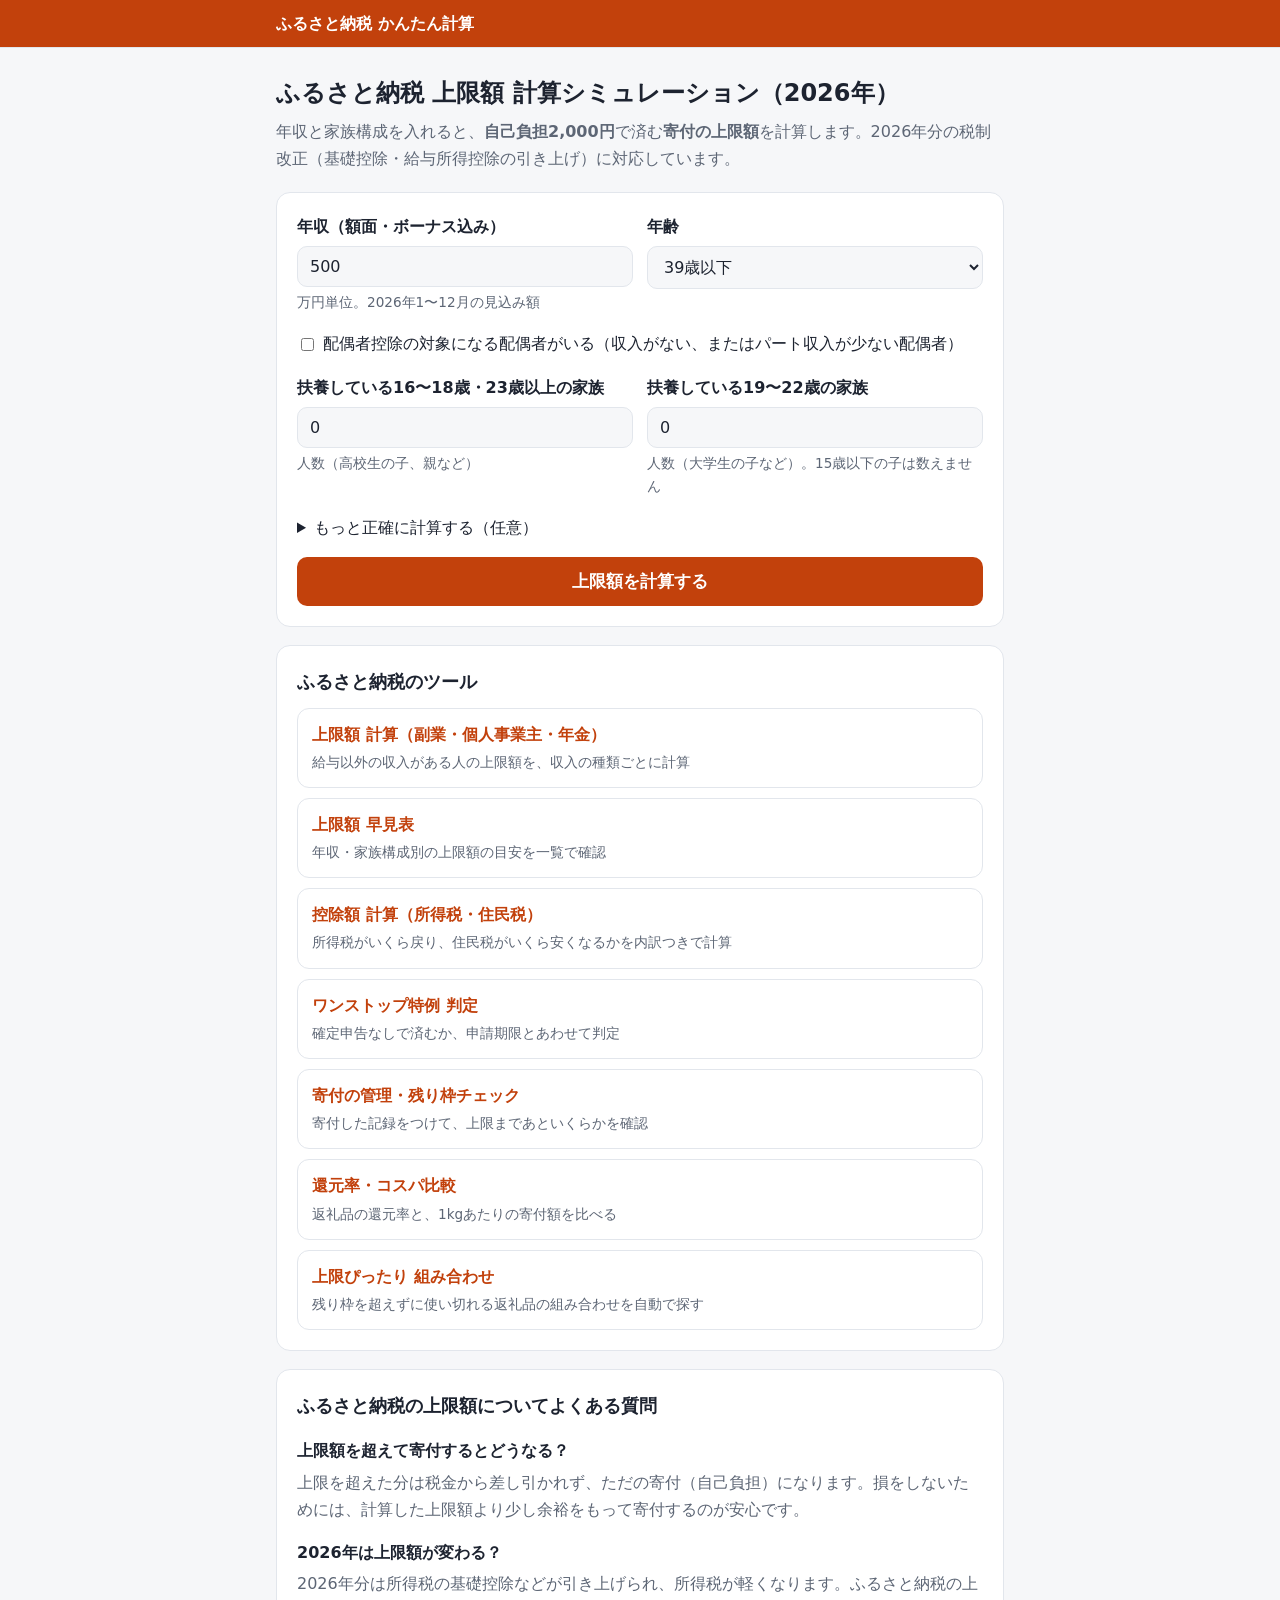
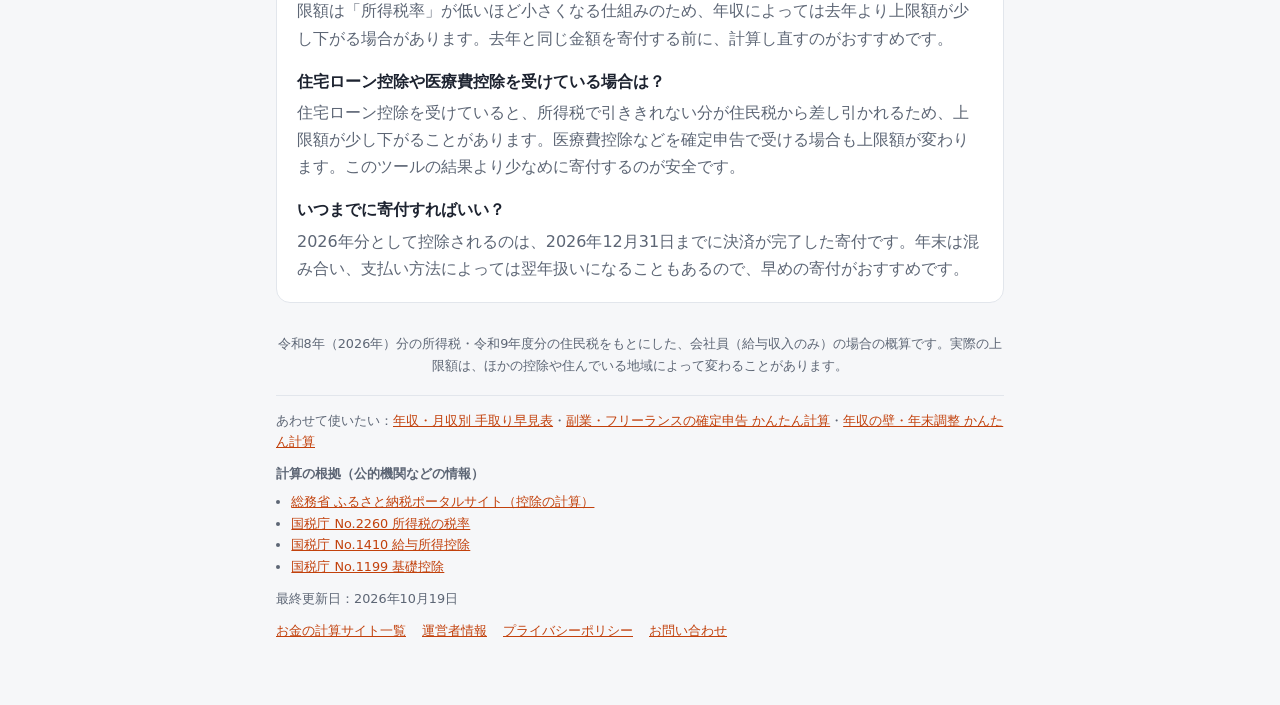
==== index.html @ 226b150b "空の広告枠を非表示にし、関連サイトへのリンクを追加 Co-Authored-By: Claude Opus 5.5 <noreply@anthropic.com>" ====
<!doctype html>
<html lang="ja">
<head>
<meta charset="utf-8">
<meta name="viewport" content="width=device-width, initial-scale=1">
<title>ふるさと納税 上限額 計算シミュレーション【2026年】｜年収・家族構成から簡単計算</title>
<meta name="description" content="年収と家族構成を入れるだけで、ふるさと納税で自己負担2,000円に収まる寄付の上限額を計算。2026年（令和8年）の基礎控除・給与所得控除の引き上げに対応した無料シミュレーションです。">
<link rel="canonical" href="https://harryquad.github.io/furusato/">
<!--sw-head-->
<meta property="og:type" content="website">
<meta property="og:site_name" content="ふるさと納税 かんたん計算">
<meta property="og:title" content="ふるさと納税 上限額 計算シミュレーション【2026年】｜年収・家族構成から簡単計算">
<meta property="og:description" content="年収と家族構成を入れるだけで、ふるさと納税で自己負担2,000円に収まる寄付の上限額を計算。2026年（令和8年）の基礎控除・給与所得控除の引き上げに対応した無料シミュレーションです。">
<meta property="og:url" content="https://harryquad.github.io/furusato/">
<meta property="og:locale" content="ja_JP">
<meta name="twitter:card" content="summary">
<link rel="icon" href="/favicon.ico" sizes="48x48">
<link rel="icon" href="/favicon.svg" type="image/svg+xml">
<!--/sw-head-->
<link rel="stylesheet" href="assets/style.css">
</head>
<body>
<header class="site-header"><div><a href="/furusato/">ふるさと納税 かんたん計算</a></div></header>
<div class="wrap">
  <h1>ふるさと納税 上限額 計算シミュレーション（2026年）</h1>
  <p class="lead">年収と家族構成を入れると、<strong>自己負担2,000円</strong>で済む<strong>寄付の上限額</strong>を計算します。2026年分の税制改正（基礎控除・給与所得控除の引き上げ）に対応しています。</p>

  <div class="card">
    <div class="row">
      <div class="field"><label for="annual">年収（額面・ボーナス込み）</label><input type="number" id="annual" min="0" value="500">
        <div class="hint">万円単位。2026年1〜12月の見込み額</div></div>
      <div class="field">
        <label for="age">年齢</label>
        <select id="age"><option value="u40">39歳以下</option><option value="40">40〜64歳</option></select>
      </div>
    </div>
    <div class="field">
      <div class="checks"><label><input type="checkbox" id="spouse">配偶者控除の対象になる配偶者がいる（収入がない、またはパート収入が少ない配偶者）</label></div>
    </div>
    <div class="row">
      <div class="field"><label for="general">扶養している16〜18歳・23歳以上の家族</label><input type="number" id="general" min="0" max="10" value="0">
        <div class="hint">人数（高校生の子、親など）</div></div>
      <div class="field"><label for="tokutei">扶養している19〜22歳の家族</label><input type="number" id="tokutei" min="0" max="10" value="0">
        <div class="hint">人数（大学生の子など）。15歳以下の子は数えません</div></div>
    </div>
    <details class="field">
      <summary>もっと正確に計算する（任意）</summary>
      <div class="row" style="margin-top:12px">
        <div class="field"><label for="social">社会保険料（年額）</label><input type="number" id="social" min="0" placeholder="空欄なら自動で見積もり">
          <div class="hint">円単位。源泉徴収票の「社会保険料等の金額」</div></div>
        <div class="field"><label for="ideco">iDeCoなどの掛金（年額）</label><input type="number" id="ideco" min="0" value="0">
          <div class="hint">円単位</div></div>
      </div>
    </details>
    <button id="calc">上限額を計算する</button>
  </div>

  <div class="card" id="result" hidden></div>

  <div class="ad">広告スペース</div>

  <div class="card">
    <h2>ふるさと納税のツール</h2>
    <ul class="tools" id="toolList"></ul>
  </div>

  <div class="card faq">
    <h2>ふるさと納税の上限額についてよくある質問</h2>
    <h3>上限額を超えて寄付するとどうなる？</h3>
    <p>上限を超えた分は税金から差し引かれず、ただの寄付（自己負担）になります。損をしないためには、計算した上限額より少し余裕をもって寄付するのが安心です。</p>
    <h3>2026年は上限額が変わる？</h3>
    <p>2026年分は所得税の基礎控除などが引き上げられ、所得税が軽くなります。ふるさと納税の上限額は「所得税率」が低いほど小さくなる仕組みのため、年収によっては去年より上限額が少し下がる場合があります。去年と同じ金額を寄付する前に、計算し直すのがおすすめです。</p>
    <h3>住宅ローン控除や医療費控除を受けている場合は？</h3>
    <p>住宅ローン控除を受けていると、所得税で引ききれない分が住民税から差し引かれるため、上限額が少し下がることがあります。医療費控除などを確定申告で受ける場合も上限額が変わります。このツールの結果より少なめに寄付するのが安全です。</p>
    <h3>いつまでに寄付すればいい？</h3>
    <p>2026年分として控除されるのは、2026年12月31日までに決済が完了した寄付です。年末は混み合い、支払い方法によっては翌年扱いになることもあるので、早めの寄付がおすすめです。</p>
  </div>

  <div class="card" id="related" hidden></div>

  <footer>令和8年（2026年）分の所得税・令和9年度分の住民税をもとにした、会社員（給与収入のみ）の場合の概算です。実際の上限額は、ほかの控除や住んでいる地域によって変わることがあります。</footer>
<!--sw-foot-->
<div style="font-size:.8rem;color:var(--muted);margin-top:18px;border-top:1px solid var(--line);padding-top:14px"><p style="margin:0 0 10px">あわせて使いたい：<a href="/nenshu/">年収・月収別 手取り早見表</a>・<a href="/kakutei/">副業・フリーランスの確定申告 かんたん計算</a>・<a href="/nenmatsu/">年収の壁・年末調整 かんたん計算</a></p><p style="margin:0 0 6px;font-weight:600">計算の根拠（公的機関などの情報）</p><ul style="margin:0 0 10px;padding-left:1.2em"><li><a href="https://www.soumu.go.jp/main_sosiki/jichi_zeisei/czaisei/czaisei_seido/furusato/mechanism/deduction.html" target="_blank" rel="noopener">総務省 ふるさと納税ポータルサイト（控除の計算）</a></li><li><a href="https://www.nta.go.jp/taxes/shiraberu/taxanswer/shotoku/2260.htm" target="_blank" rel="noopener">国税庁 No.2260 所得税の税率</a></li><li><a href="https://www.nta.go.jp/taxes/shiraberu/taxanswer/shotoku/1410.htm" target="_blank" rel="noopener">国税庁 No.1410 給与所得控除</a></li><li><a href="https://www.nta.go.jp/taxes/shiraberu/taxanswer/shotoku/1199.htm" target="_blank" rel="noopener">国税庁 No.1199 基礎控除</a></li></ul><p style="margin:0 0 10px">最終更新日：2026年10月19日</p><nav style="display:flex;flex-wrap:wrap;gap:6px 16px"><a href="/sites/">お金の計算サイト一覧</a><a href="/about/">運営者情報</a><a href="/privacy/">プライバシーポリシー</a><a href="/contact/">お問い合わせ</a></nav></div>
<!--/sw-foot-->
</div>

<script src="assets/site.js"></script>
<script src="assets/furusato.js"></script>
<script>
document.getElementById("toolList").innerHTML = TOOLS.filter(t => t.path !== "/furusato/")
  .map(t => `<li><a href="${t.path}"><b>${t.name}</b><span>${t.desc}</span></a></li>`).join("");
const num = id => Math.max(0, Number(document.getElementById(id).value) || 0);

function calc() {
  const out = document.getElementById("result");
  out.hidden = false;
  const annual = num("annual") * 10000;
  if (!annual) { out.innerHTML = '<p class="err">年収を入力してください。</p>'; return; }
  const r = furusatoLimit({
    annual, over40: document.getElementById("age").value === "40",
    spouse: document.getElementById("spouse").checked,
    general: Math.floor(num("general")), tokutei: Math.floor(num("tokutei")),
    social: num("social"), ideco: num("ideco"),
  });
  if (!r.limit) {
    out.innerHTML = '<p class="err">この条件では住民税（所得割）がかからないため、ふるさと納税をしても税金は戻りません（寄付額はそのまま自己負担になります）。</p>';
    return;
  }
  const safe = Math.floor(r.limit * 0.9 / 1000) * 1000;
  try { localStorage.setItem("furusato-limit", String(r.limit)); } catch {}
  out.innerHTML = `
    <div class="big">
      <div class="stat good"><div class="k">寄付の上限額（目安）</div><div class="v">${yen(r.limit)}</div></div>
      <div class="stat"><div class="k">余裕をもった目安（9割）</div><div class="v">${yen(safe)}</div></div>
      <div class="stat"><div class="k">自己負担</div><div class="v">2,000円</div></div>
    </div>
    <table class="info">
      <tr><td>社会保険料（${num("social") ? "入力値" : "目安"}）</td><td class="num">${yen(r.social)}</td></tr>
      <tr><td>所得税の課税所得</td><td class="num">${yen(r.taxableIT)}</td></tr>
      <tr><td>所得税率</td><td class="num">${Math.round(r.rate * 100)}%</td></tr>
      <tr><td>住民税の課税所得</td><td class="num">${yen(r.taxableRT)}</td></tr>
      <tr><td>住民税（所得割）</td><td class="num">${yen(r.shotokuwari)}</td></tr>
    </table>
    <p class="note">上限額ぴったりまで寄付すると、年収の見込みがずれたときに自己負担が増えることがあります。「余裕をもった目安」くらいまでにしておくと安心です。</p>
    <p class="note">寄付したら → <a href="/furusato/kanri/">寄付の管理・残り枠チェック</a>（この上限額が自動で入ります） ／ 手続きは → <a href="/furusato/onestop/">ワンストップ特例の判定</a></p>`;
  out.scrollIntoView({ behavior: "smooth", block: "start" });
}
document.getElementById("calc").addEventListener("click", calc);
</script>
</body>
</html>
---- assets/style.css ----
:root{
  --bg:#f6f7f9;--card:#fff;--text:#1d2330;--muted:#5d6675;--line:#e2e6ec;
  --accent:#c2410c;--accent-soft:#fff1e8;--on-accent:#fff;--good:#16a34a;--good-soft:#dcfce7;
  --warn:#b45309;--warn-soft:#fef3c7;--off:#9aa3b2;--err:#dc2626;
}
@media (prefers-color-scheme: dark){
  :root{
    --bg:#0f1218;--card:#181c24;--text:#e7eaf0;--muted:#9aa3b2;--line:#2a303c;
    --accent:#fb923c;--accent-soft:#3a2413;--on-accent:#1d130a;--good:#4ade80;--good-soft:#12301f;
    --warn:#fbbf24;--warn-soft:#3a2e12;--off:#5d6675;--err:#f87171;
  }
}
*{box-sizing:border-box}
body{margin:0;background:var(--bg);color:var(--text);font-family:system-ui,-apple-system,"Hiragino Sans","Yu Gothic UI",sans-serif;line-height:1.7}
a{color:var(--accent)}
.site-header{background:var(--accent);border-bottom:1px solid var(--line)}
.site-header div{max-width:760px;margin:0 auto;padding:10px 16px}
.site-header a{font-weight:700;text-decoration:none;color:var(--on-accent)}
.wrap{max-width:760px;margin:0 auto;padding:24px 16px 64px}
h1{font-size:1.5rem;margin:.2em 0 .3em;line-height:1.4}
h2{font-size:1.15rem;margin:0 0 10px}
.lead{color:var(--muted);margin:0 0 20px}
.card{background:var(--card);border:1px solid var(--line);border-radius:14px;padding:20px;margin-bottom:18px}
label{display:block;font-weight:600;margin-bottom:6px}
.field{margin-bottom:16px}
input[type=date],input[type=number],input[type=text],select,textarea{width:100%;padding:10px 12px;font-size:1rem;border:1px solid var(--line);border-radius:10px;background:var(--bg);color:var(--text);font-family:inherit}
.row{display:grid;grid-template-columns:1fr 1fr;gap:14px}
@media (max-width:520px){.row{grid-template-columns:1fr}}
.checks{display:flex;flex-wrap:wrap;gap:8px 18px}
.checks label{font-weight:400;display:flex;align-items:center;gap:6px;margin:0}
.hint{font-size:.85rem;color:var(--muted);margin-top:4px}
button{width:100%;padding:13px;font-size:1.05rem;font-weight:700;border:0;border-radius:10px;background:var(--accent);color:var(--on-accent);cursor:pointer;font-family:inherit}
button:hover{filter:brightness(1.08)}
button.sub{background:var(--accent-soft);color:var(--accent)}
.big{display:grid;grid-template-columns:repeat(3,1fr);gap:10px;margin-bottom:14px}
@media (max-width:520px){.big{grid-template-columns:1fr}}
.stat{border-radius:12px;padding:14px;background:var(--bg)}
.stat .k{font-size:.8rem;color:var(--muted)}
.stat .v{font-size:1.25rem;font-weight:700}
.stat.warn .v{color:var(--warn)} .stat.good .v{color:var(--good)}
.err{color:var(--err);font-weight:600}
table.info{width:100%;border-collapse:collapse;font-size:.95rem}
table.info td,table.info th{padding:8px 4px;border-bottom:1px solid var(--line);vertical-align:top;text-align:left}
table.info th{color:var(--muted);font-weight:500;font-size:.85rem}
table.info td:first-child{color:var(--muted)}
table.info td.num,table.info th.num{text-align:right;font-variant-numeric:tabular-nums}
.note{font-size:.85rem;color:var(--muted);background:var(--bg);border-radius:10px;padding:10px 12px;margin-top:12px}
.ad{display:none}
.ad.on{display:block;border:1px solid var(--line);border-radius:12px;padding:14px;margin-bottom:18px;background:var(--card)}
.faq h3{font-size:1rem;margin:16px 0 4px}
.faq p{margin:0;color:var(--muted)}
.tools{list-style:none;margin:0;padding:0;display:grid;gap:10px}
.tools a{display:block;padding:12px 14px;border:1px solid var(--line);border-radius:12px;text-decoration:none;color:var(--text);background:var(--card)}
.tools a:hover{border-color:var(--accent)}
.tools b{display:block;color:var(--accent)}
.tools span{font-size:.85rem;color:var(--muted)}
footer{font-size:.8rem;color:var(--muted);text-align:center;margin-top:30px}
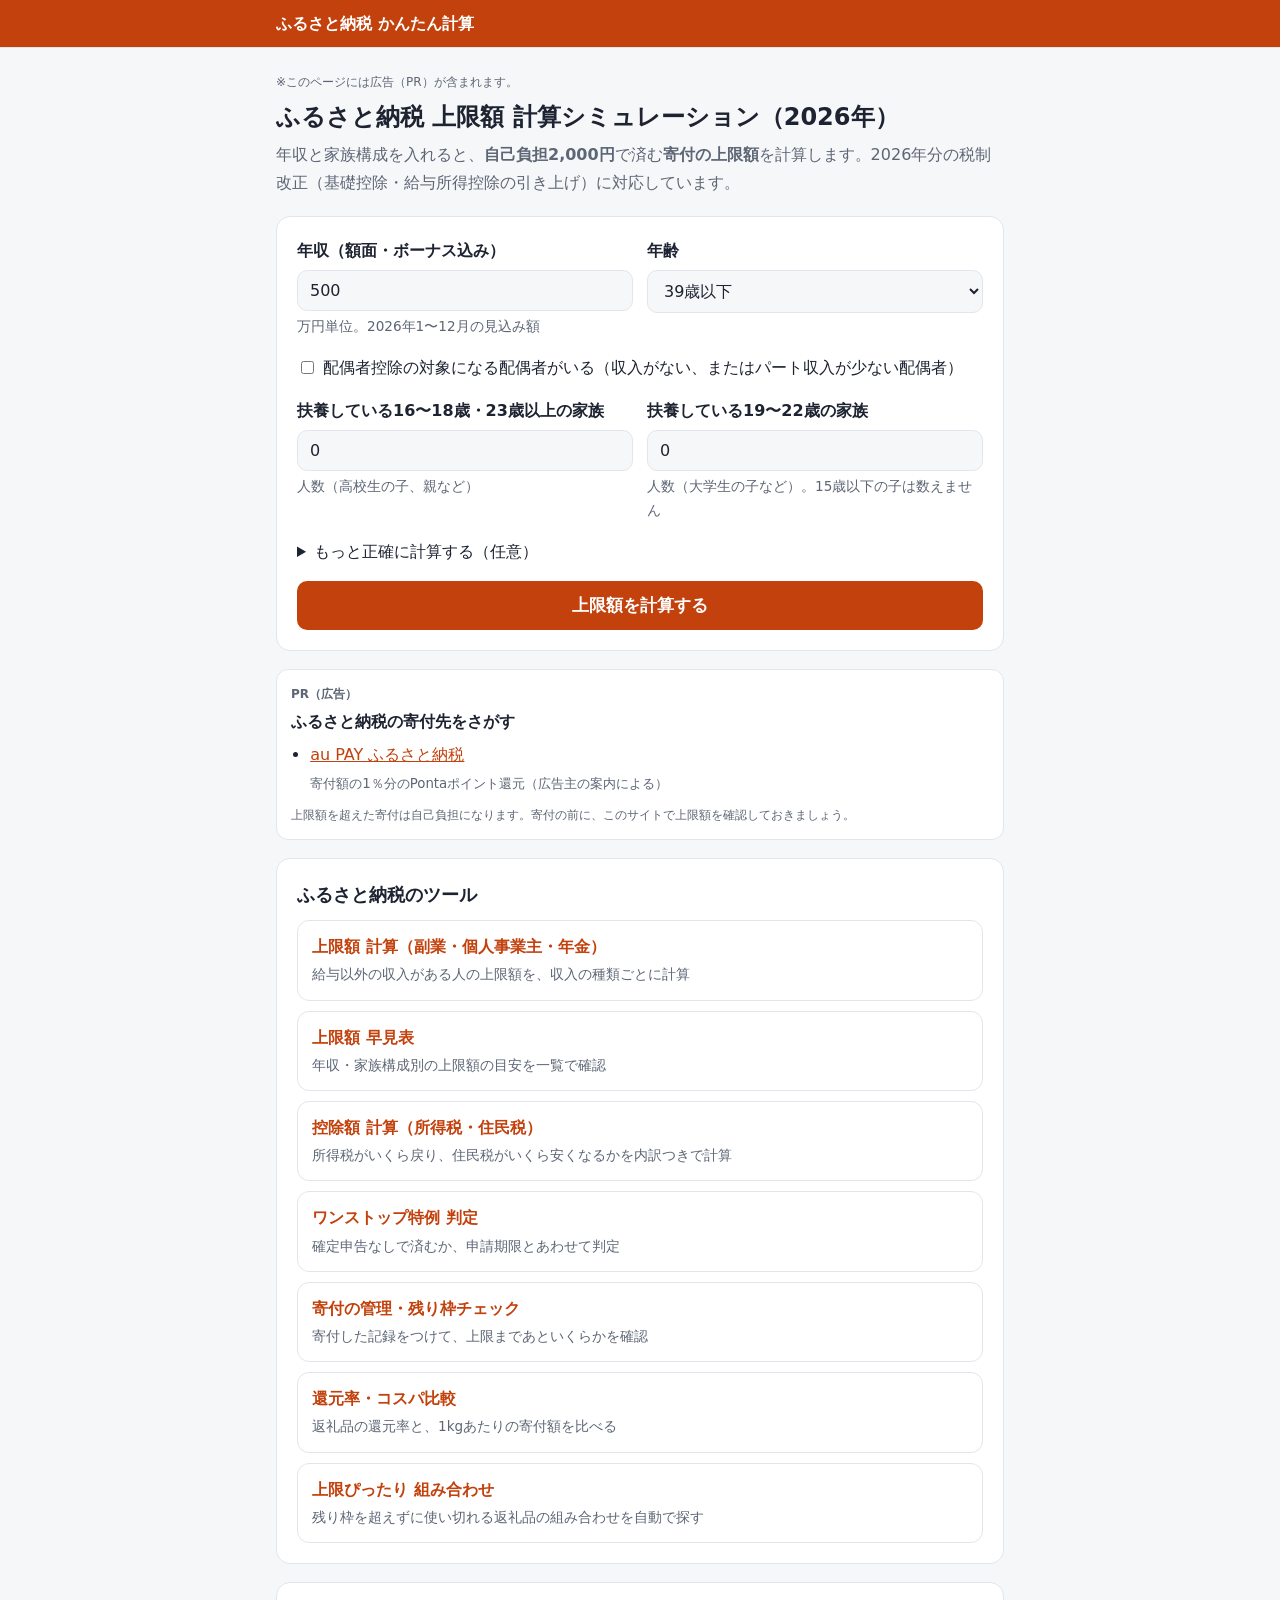
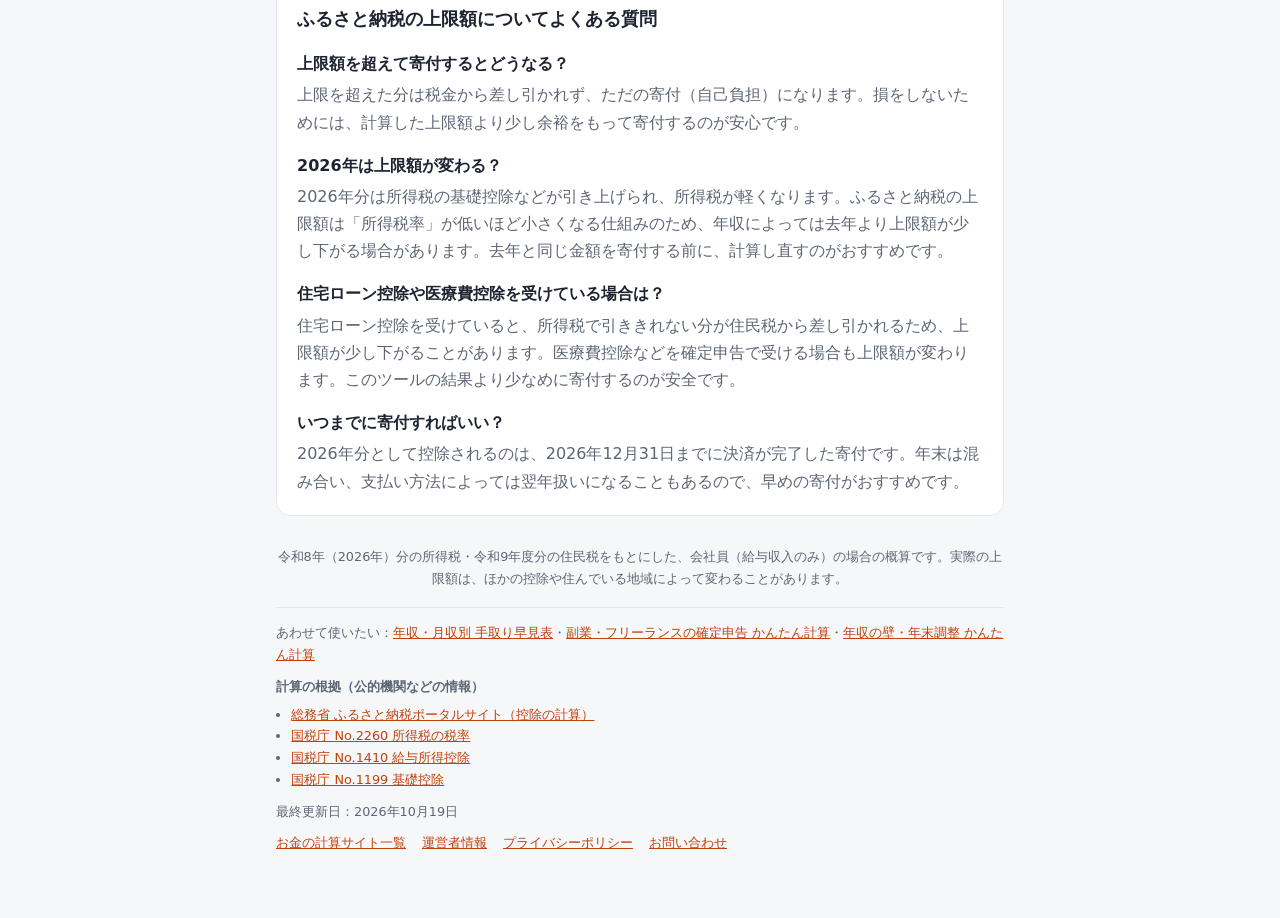
==== commit 22eeec74: "提携済みの広告（PR表示つき）を掲載 Co-Authored-By: Claude Opus 5.5 <noreply@anthropic.com>" ====
--- a/index.html
+++ b/index.html
@@ -5,13 +5,13 @@
 <meta name="viewport" content="width=device-width, initial-scale=1">
 <title>ふるさと納税 上限額 計算シミュレーション【2026年】｜年収・家族構成から簡単計算</title>
 <meta name="description" content="年収と家族構成を入れるだけで、ふるさと納税で自己負担2,000円に収まる寄付の上限額を計算。2026年（令和8年）の基礎控除・給与所得控除の引き上げに対応した無料シミュレーションです。">
-<link rel="canonical" href="https://harryquad.github.io/furusato/">
+<link rel="canonical" href="https://okanenokeisan.com/furusato/">
 <!--sw-head-->
 <meta property="og:type" content="website">
 <meta property="og:site_name" content="ふるさと納税 かんたん計算">
 <meta property="og:title" content="ふるさと納税 上限額 計算シミュレーション【2026年】｜年収・家族構成から簡単計算">
 <meta property="og:description" content="年収と家族構成を入れるだけで、ふるさと納税で自己負担2,000円に収まる寄付の上限額を計算。2026年（令和8年）の基礎控除・給与所得控除の引き上げに対応した無料シミュレーションです。">
-<meta property="og:url" content="https://harryquad.github.io/furusato/">
+<meta property="og:url" content="https://okanenokeisan.com/furusato/">
 <meta property="og:locale" content="ja_JP">
 <meta name="twitter:card" content="summary">
 <link rel="icon" href="/favicon.ico" sizes="48x48">
@@ -22,6 +22,7 @@
 <body>
 <header class="site-header"><div><a href="/furusato/">ふるさと納税 かんたん計算</a></div></header>
 <div class="wrap">
+<!--sw-pr--><p class="pr-note" style="font-size:.75rem;color:var(--muted);margin:0 0 8px">※このページには広告（PR）が含まれます。</p><!--/sw-pr-->
   <h1>ふるさと納税 上限額 計算シミュレーション（2026年）</h1>
   <p class="lead">年収と家族構成を入れると、<strong>自己負担2,000円</strong>で済む<strong>寄付の上限額</strong>を計算します。2026年分の税制改正（基礎控除・給与所得控除の引き上げ）に対応しています。</p>
 
@@ -57,7 +58,7 @@
 
   <div class="card" id="result" hidden></div>
 
-  <div class="ad">広告スペース</div>
+  <!--sw-ad--><div class="ad on"><p style="margin:0 0 4px;font-size:.75rem;color:var(--muted);font-weight:700">PR（広告）</p><p style="margin:0 0 6px;font-weight:700">ふるさと納税の寄付先をさがす</p><ul style="margin:0;padding-left:1.2em"><li style="margin:4px 0"><a href="https://px.a8.net/svt/ejp?a8mat=4BEK9C+CAYIUQ+54OC+5YJRM" rel="nofollow sponsored">au PAY ふるさと納税</a><img border="0" width="1" height="1" src="https://www10.a8.net/0.gif?a8mat=4BEK9C+CAYIUQ+54OC+5YJRM" alt=""><br><small style="color:var(--muted)">寄付額の1％分のPontaポイント還元（広告主の案内による）</small></li></ul><p style="margin:8px 0 0;font-size:.78rem;color:var(--muted)">上限額を超えた寄付は自己負担になります。寄付の前に、このサイトで上限額を確認しておきましょう。</p></div><!--/sw-ad-->
 
   <div class="card">
     <h2>ふるさと納税のツール</h2>
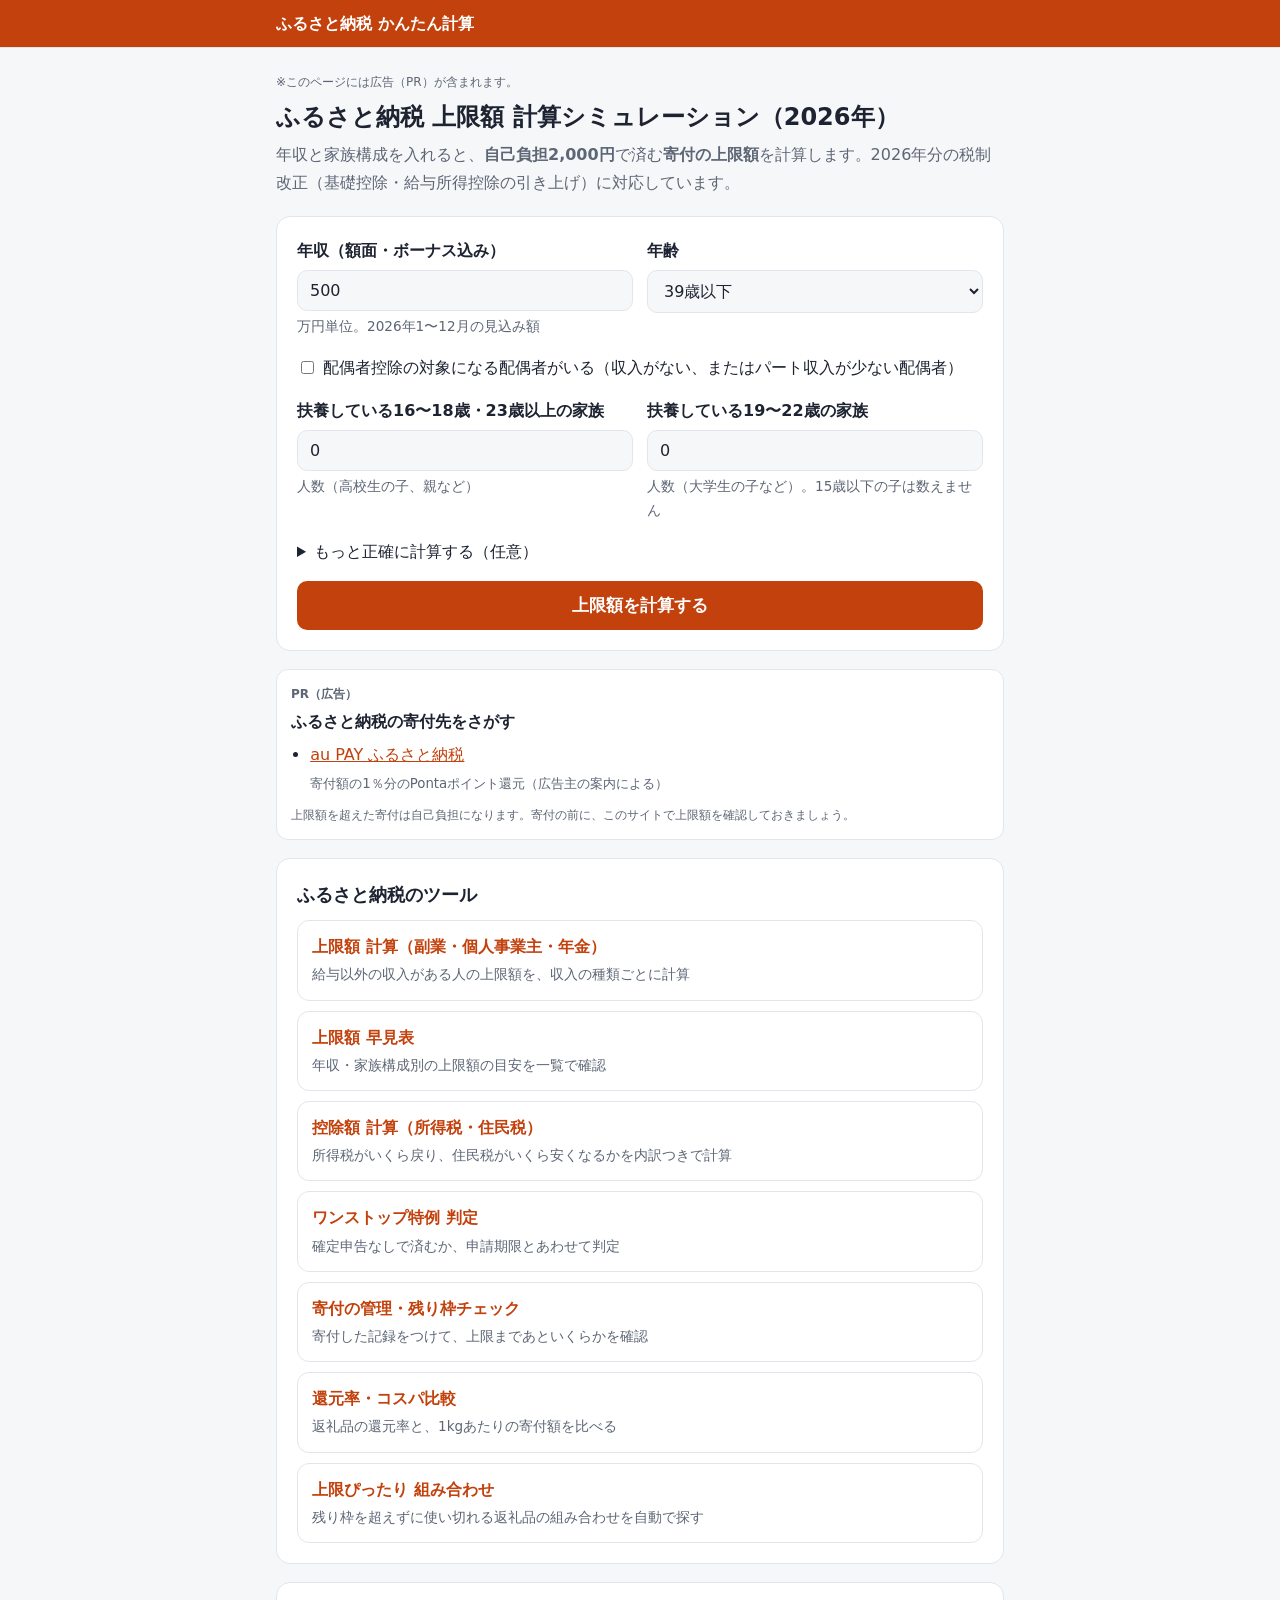
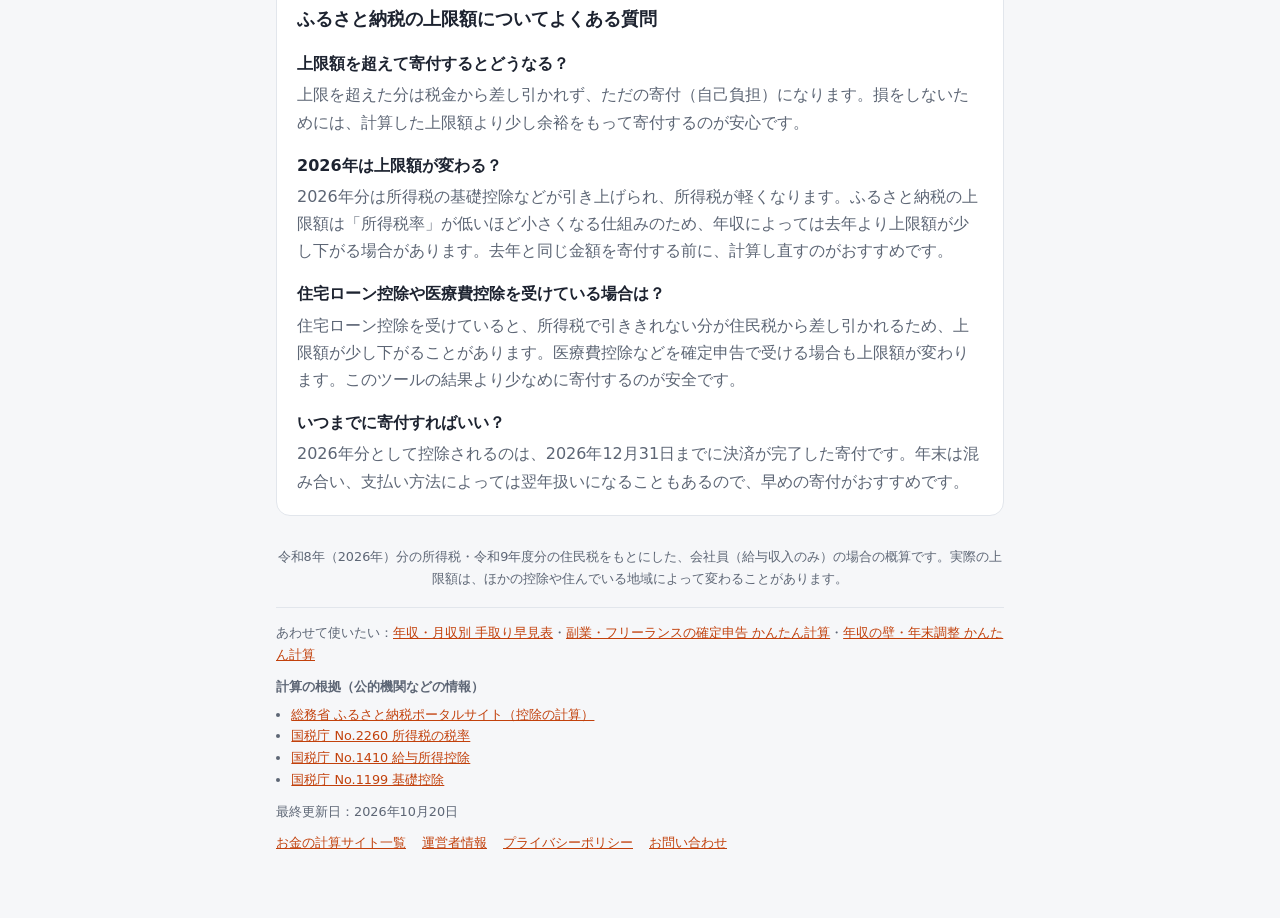
==== commit 506c80ee: "Googleアナリティクス（GA4）を導入し、プライバシーポリシーを更新 Co-Authored-By: Claude Opus 5.5 <noreply@anthropic.com>" ====
--- a/index.html
+++ b/index.html
@@ -16,6 +16,8 @@
 <meta name="twitter:card" content="summary">
 <link rel="icon" href="/favicon.ico" sizes="48x48">
 <link rel="icon" href="/favicon.svg" type="image/svg+xml">
+<script async src="https://www.googletagmanager.com/gtag/js?id=G-CTGWFB173X"></script>
+<script>window.dataLayer=window.dataLayer||[];function gtag(){dataLayer.push(arguments);}gtag('js',new Date());gtag('config','G-CTGWFB173X');</script>
 <!--/sw-head-->
 <link rel="stylesheet" href="assets/style.css">
 </head>
@@ -58,7 +60,7 @@
 
   <div class="card" id="result" hidden></div>
 
-  <!--sw-ad--><div class="ad on"><p style="margin:0 0 4px;font-size:.75rem;color:var(--muted);font-weight:700">PR（広告）</p><p style="margin:0 0 6px;font-weight:700">ふるさと納税の寄付先をさがす</p><ul style="margin:0;padding-left:1.2em"><li style="margin:4px 0"><a href="https://px.a8.net/svt/ejp?a8mat=4BEK9C+CAYIUQ+54OC+5YJRM" rel="nofollow sponsored">au PAY ふるさと納税</a><img border="0" width="1" height="1" src="https://www10.a8.net/0.gif?a8mat=4BEK9C+CAYIUQ+54OC+5YJRM" alt=""><br><small style="color:var(--muted)">寄付額の1％分のPontaポイント還元（広告主の案内による）</small></li></ul><p style="margin:8px 0 0;font-size:.78rem;color:var(--muted)">上限額を超えた寄付は自己負担になります。寄付の前に、このサイトで上限額を確認しておきましょう。</p></div><!--/sw-ad-->
+  <!--sw-ad--><div class="ad on"><p style="margin:0 0 4px;font-size:.75rem;color:var(--muted);font-weight:700">PR（広告）</p><p style="margin:0 0 6px;font-weight:700">ふるさと納税の寄付先をさがす</p><ul style="margin:0;padding-left:1.2em"><li style="margin:4px 0"><a href="https://px.a8.net/svt/ejp?a8mat=4BEK9C+CAYIUQ+54OC+5YJRM&id1=furusato&id2=top" rel="nofollow sponsored">au PAY ふるさと納税</a><img border="0" width="1" height="1" src="https://www10.a8.net/0.gif?a8mat=4BEK9C+CAYIUQ+54OC+5YJRM" alt=""><br><small style="color:var(--muted)">寄付額の1％分のPontaポイント還元（広告主の案内による）</small></li></ul><p style="margin:8px 0 0;font-size:.78rem;color:var(--muted)">上限額を超えた寄付は自己負担になります。寄付の前に、このサイトで上限額を確認しておきましょう。</p></div><!--/sw-ad-->
 
   <div class="card">
     <h2>ふるさと納税のツール</h2>
@@ -81,7 +83,7 @@
 
   <footer>令和8年（2026年）分の所得税・令和9年度分の住民税をもとにした、会社員（給与収入のみ）の場合の概算です。実際の上限額は、ほかの控除や住んでいる地域によって変わることがあります。</footer>
 <!--sw-foot-->
-<div style="font-size:.8rem;color:var(--muted);margin-top:18px;border-top:1px solid var(--line);padding-top:14px"><p style="margin:0 0 10px">あわせて使いたい：<a href="/nenshu/">年収・月収別 手取り早見表</a>・<a href="/kakutei/">副業・フリーランスの確定申告 かんたん計算</a>・<a href="/nenmatsu/">年収の壁・年末調整 かんたん計算</a></p><p style="margin:0 0 6px;font-weight:600">計算の根拠（公的機関などの情報）</p><ul style="margin:0 0 10px;padding-left:1.2em"><li><a href="https://www.soumu.go.jp/main_sosiki/jichi_zeisei/czaisei/czaisei_seido/furusato/mechanism/deduction.html" target="_blank" rel="noopener">総務省 ふるさと納税ポータルサイト（控除の計算）</a></li><li><a href="https://www.nta.go.jp/taxes/shiraberu/taxanswer/shotoku/2260.htm" target="_blank" rel="noopener">国税庁 No.2260 所得税の税率</a></li><li><a href="https://www.nta.go.jp/taxes/shiraberu/taxanswer/shotoku/1410.htm" target="_blank" rel="noopener">国税庁 No.1410 給与所得控除</a></li><li><a href="https://www.nta.go.jp/taxes/shiraberu/taxanswer/shotoku/1199.htm" target="_blank" rel="noopener">国税庁 No.1199 基礎控除</a></li></ul><p style="margin:0 0 10px">最終更新日：2026年10月19日</p><nav style="display:flex;flex-wrap:wrap;gap:6px 16px"><a href="/sites/">お金の計算サイト一覧</a><a href="/about/">運営者情報</a><a href="/privacy/">プライバシーポリシー</a><a href="/contact/">お問い合わせ</a></nav></div>
+<div style="font-size:.8rem;color:var(--muted);margin-top:18px;border-top:1px solid var(--line);padding-top:14px"><p style="margin:0 0 10px">あわせて使いたい：<a href="/nenshu/">年収・月収別 手取り早見表</a>・<a href="/kakutei/">副業・フリーランスの確定申告 かんたん計算</a>・<a href="/nenmatsu/">年収の壁・年末調整 かんたん計算</a></p><p style="margin:0 0 6px;font-weight:600">計算の根拠（公的機関などの情報）</p><ul style="margin:0 0 10px;padding-left:1.2em"><li><a href="https://www.soumu.go.jp/main_sosiki/jichi_zeisei/czaisei/czaisei_seido/furusato/mechanism/deduction.html" target="_blank" rel="noopener">総務省 ふるさと納税ポータルサイト（控除の計算）</a></li><li><a href="https://www.nta.go.jp/taxes/shiraberu/taxanswer/shotoku/2260.htm" target="_blank" rel="noopener">国税庁 No.2260 所得税の税率</a></li><li><a href="https://www.nta.go.jp/taxes/shiraberu/taxanswer/shotoku/1410.htm" target="_blank" rel="noopener">国税庁 No.1410 給与所得控除</a></li><li><a href="https://www.nta.go.jp/taxes/shiraberu/taxanswer/shotoku/1199.htm" target="_blank" rel="noopener">国税庁 No.1199 基礎控除</a></li></ul><p style="margin:0 0 10px">最終更新日：2026年10月20日</p><nav style="display:flex;flex-wrap:wrap;gap:6px 16px"><a href="/sites/">お金の計算サイト一覧</a><a href="/about/">運営者情報</a><a href="/privacy/">プライバシーポリシー</a><a href="/contact/">お問い合わせ</a></nav></div>
 <!--/sw-foot-->
 </div>
 
@@ -123,7 +125,8 @@
       <tr><td>住民税（所得割）</td><td class="num">${yen(r.shotokuwari)}</td></tr>
     </table>
     <p class="note">上限額ぴったりまで寄付すると、年収の見込みがずれたときに自己負担が増えることがあります。「余裕をもった目安」くらいまでにしておくと安心です。</p>
-    <p class="note">寄付したら → <a href="/furusato/kanri/">寄付の管理・残り枠チェック</a>（この上限額が自動で入ります） ／ 手続きは → <a href="/furusato/onestop/">ワンストップ特例の判定</a></p>`;
+    <p class="note">寄付したら → <a href="/furusato/kanri/">寄付の管理・残り枠チェック</a>（この上限額が自動で入ります） ／ 手続きは → <a href="/furusato/onestop/">ワンストップ特例の判定</a></p>
+    <div class="ad on" style="margin-top:14px"><p style="margin:0 0 4px;font-size:.75rem;color:var(--muted);font-weight:700">PR（広告）</p><p style="margin:0 0 6px;font-weight:700">この上限額の範囲で返礼品を探す（目安：合計${yen(safe)}まで）</p><ul style="margin:0;padding-left:1.2em"><li style="margin:4px 0"><a href="https://rpx.a8.net/svt/ejp?a8mat=4BEK9C+C2MGDU+2HOM+BW8O1&rakuten=y&a8ejpredirect=http%3A%2F%2Fhb.afl.rakuten.co.jp%2Fhgc%2F0ea62065.34400275.0ea62066.204f04c0%2Fa26101972169_4BEK9C_C2MGDU_2HOM_BW8O1%3Fpc%3Dhttps%253A%252F%252Fevent.rakuten.co.jp%252Ffurusato%252F%26m%3Dhttps%253A%252F%252Fevent.rakuten.co.jp%252Ffurusato%252F" rel="nofollow sponsored">楽天ふるさと納税で返礼品を探す</a><img border="0" width="1" height="1" src="https://www11.a8.net/0.gif?a8mat=4BEK9C+C2MGDU+2HOM+BW8O1" alt=""></li><li style="margin:4px 0"><a href="https://px.a8.net/svt/ejp?a8mat=4BEK9C+CAYIUQ+54OC+5YJRM&id1=furusato&id2=top" rel="nofollow sponsored">au PAY ふるさと納税で返礼品を探す</a><img border="0" width="1" height="1" src="https://www10.a8.net/0.gif?a8mat=4BEK9C+CAYIUQ+54OC+5YJRM" alt=""></li></ul><p style="margin:8px 0 0;font-size:.78rem;color:var(--muted)">複数のサイトで寄付する場合も、上限額は1年間の合計です。寄付した分は「寄付の管理」に記録しておくと、残りの枠がわかります。</p></div>`;
   out.scrollIntoView({ behavior: "smooth", block: "start" });
 }
 document.getElementById("calc").addEventListener("click", calc);
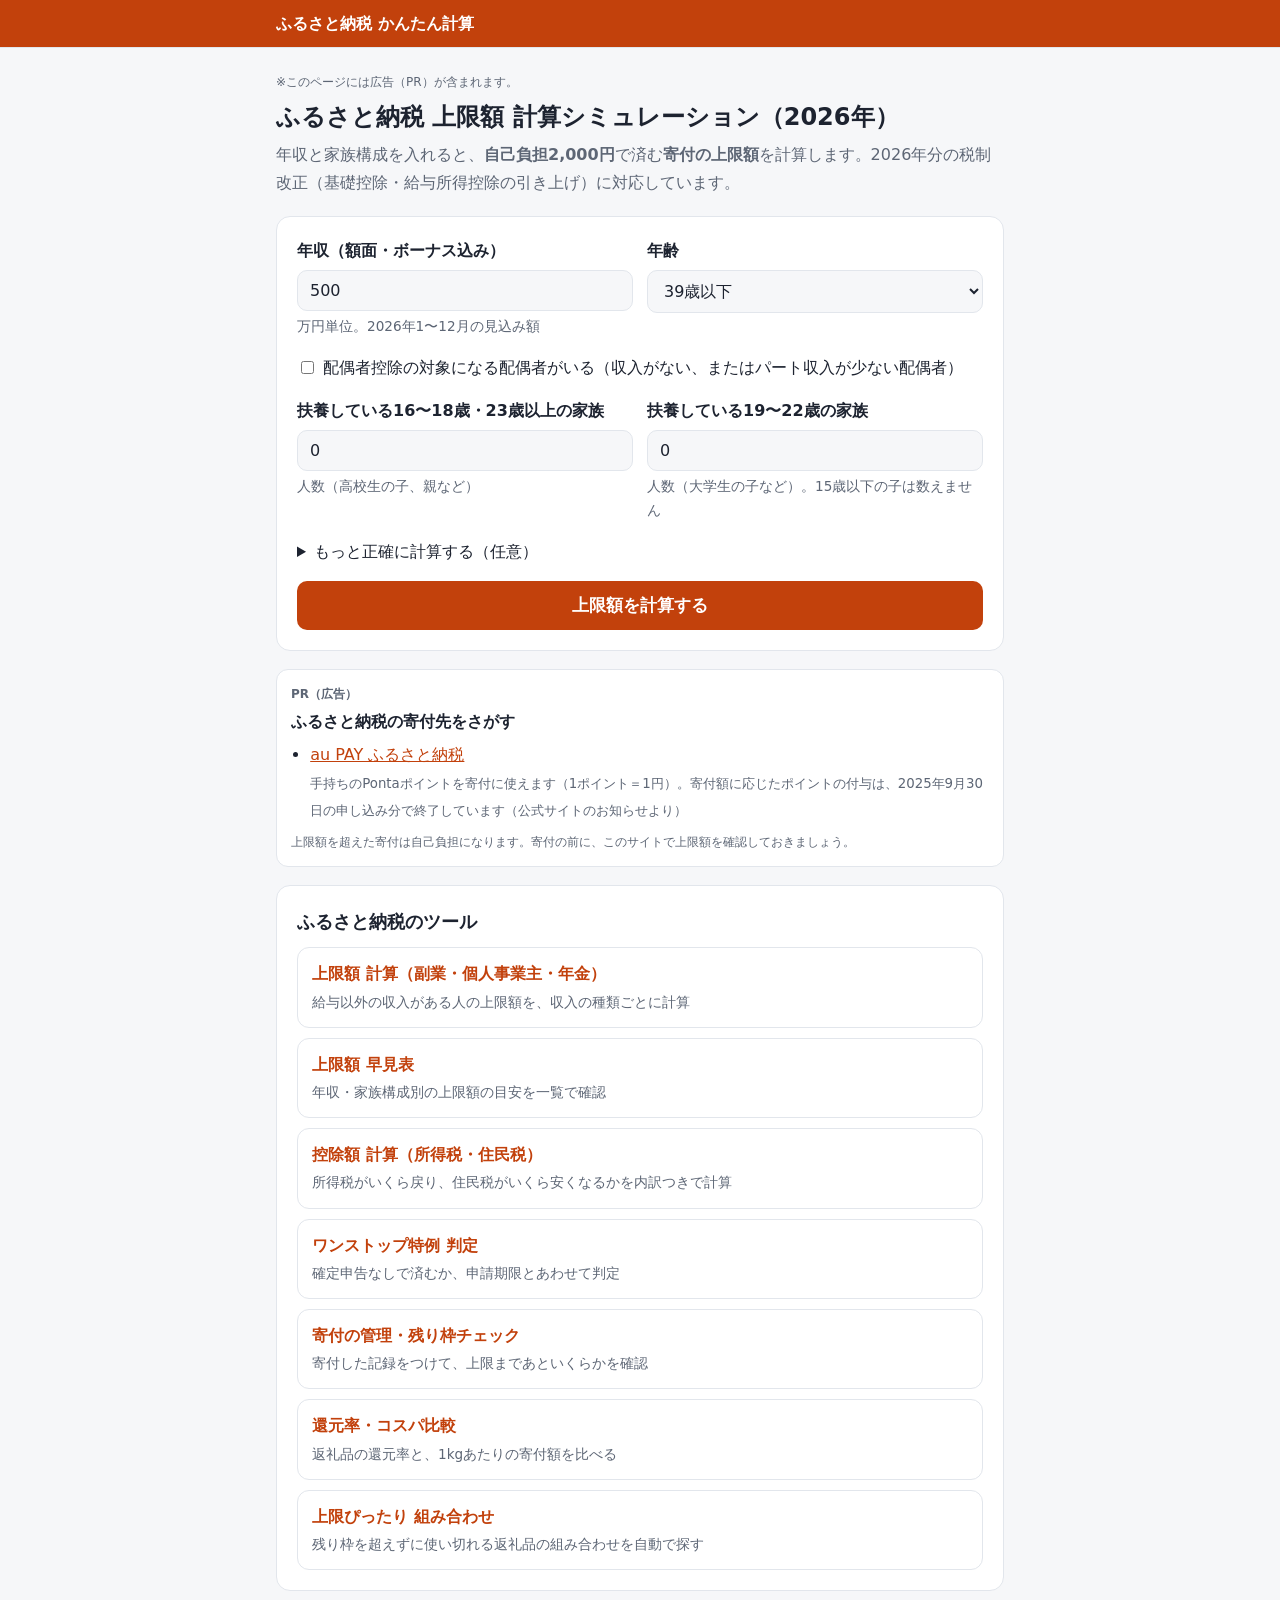
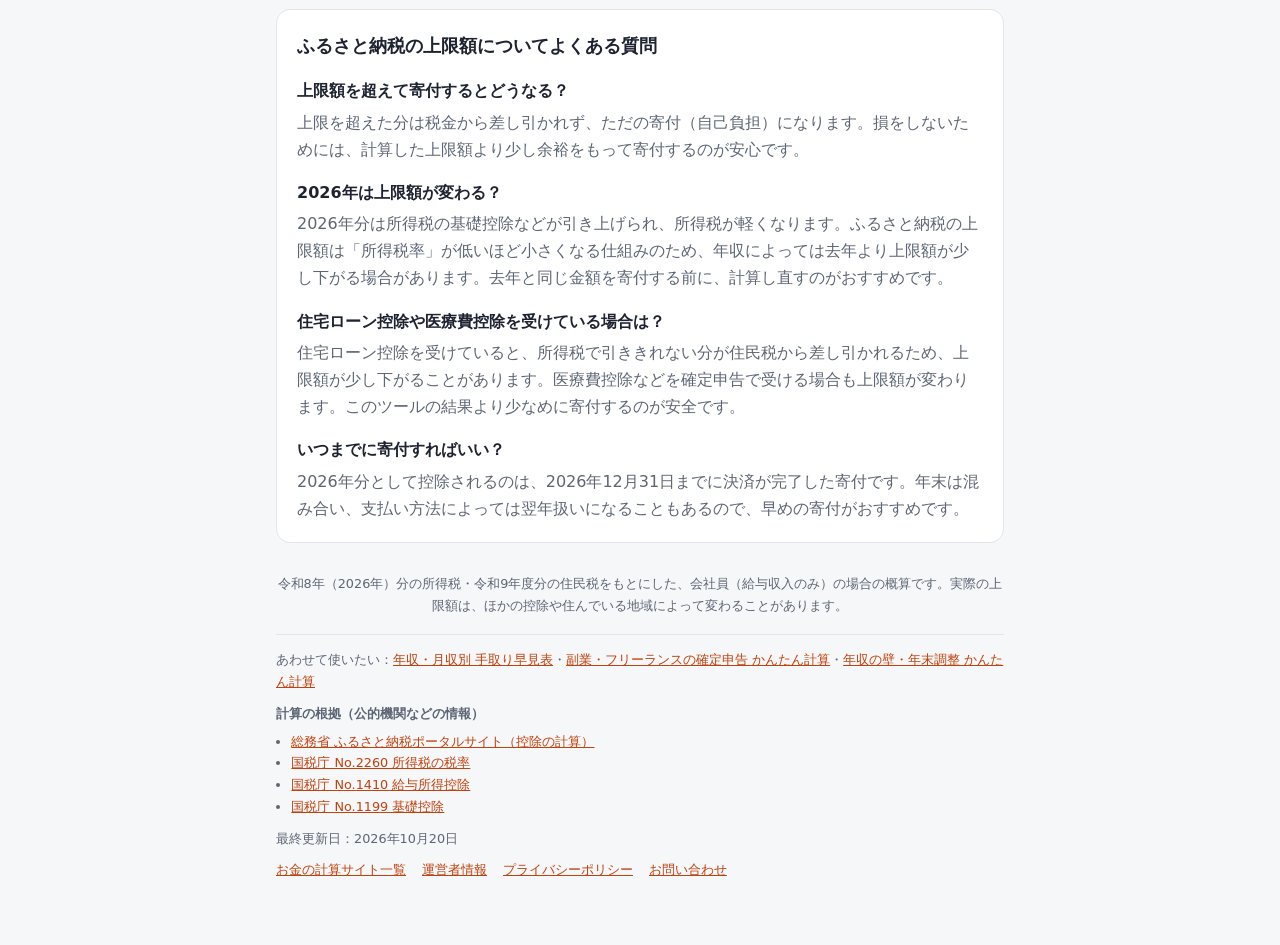
==== commit 9720176f: "au PAYふるさと納税の広告文を修正（寄付時のポイント付与は2025-09-30で終了） Co-Authored-By: Claude Opus 5.5 <noreply@anthropic.com" ====
--- a/index.html
+++ b/index.html
@@ -60,7 +60,7 @@
 
   <div class="card" id="result" hidden></div>
 
-  <!--sw-ad--><div class="ad on"><p style="margin:0 0 4px;font-size:.75rem;color:var(--muted);font-weight:700">PR（広告）</p><p style="margin:0 0 6px;font-weight:700">ふるさと納税の寄付先をさがす</p><ul style="margin:0;padding-left:1.2em"><li style="margin:4px 0"><a href="https://px.a8.net/svt/ejp?a8mat=4BEK9C+CAYIUQ+54OC+5YJRM&id1=furusato&id2=top" rel="nofollow sponsored">au PAY ふるさと納税</a><img border="0" width="1" height="1" src="https://www10.a8.net/0.gif?a8mat=4BEK9C+CAYIUQ+54OC+5YJRM" alt=""><br><small style="color:var(--muted)">寄付額の1％分のPontaポイント還元（広告主の案内による）</small></li></ul><p style="margin:8px 0 0;font-size:.78rem;color:var(--muted)">上限額を超えた寄付は自己負担になります。寄付の前に、このサイトで上限額を確認しておきましょう。</p></div><!--/sw-ad-->
+  <!--sw-ad--><div class="ad on"><p style="margin:0 0 4px;font-size:.75rem;color:var(--muted);font-weight:700">PR（広告）</p><p style="margin:0 0 6px;font-weight:700">ふるさと納税の寄付先をさがす</p><ul style="margin:0;padding-left:1.2em"><li style="margin:4px 0"><a href="https://px.a8.net/svt/ejp?a8mat=4BEK9C+CAYIUQ+54OC+5YJRM&id1=furusato&id2=top" rel="nofollow sponsored">au PAY ふるさと納税</a><img border="0" width="1" height="1" src="https://www10.a8.net/0.gif?a8mat=4BEK9C+CAYIUQ+54OC+5YJRM" alt=""><br><small style="color:var(--muted)">手持ちのPontaポイントを寄付に使えます（1ポイント＝1円）。寄付額に応じたポイントの付与は、2025年9月30日の申し込み分で終了しています（公式サイトのお知らせより）</small></li></ul><p style="margin:8px 0 0;font-size:.78rem;color:var(--muted)">上限額を超えた寄付は自己負担になります。寄付の前に、このサイトで上限額を確認しておきましょう。</p></div><!--/sw-ad-->
 
   <div class="card">
     <h2>ふるさと納税のツール</h2>
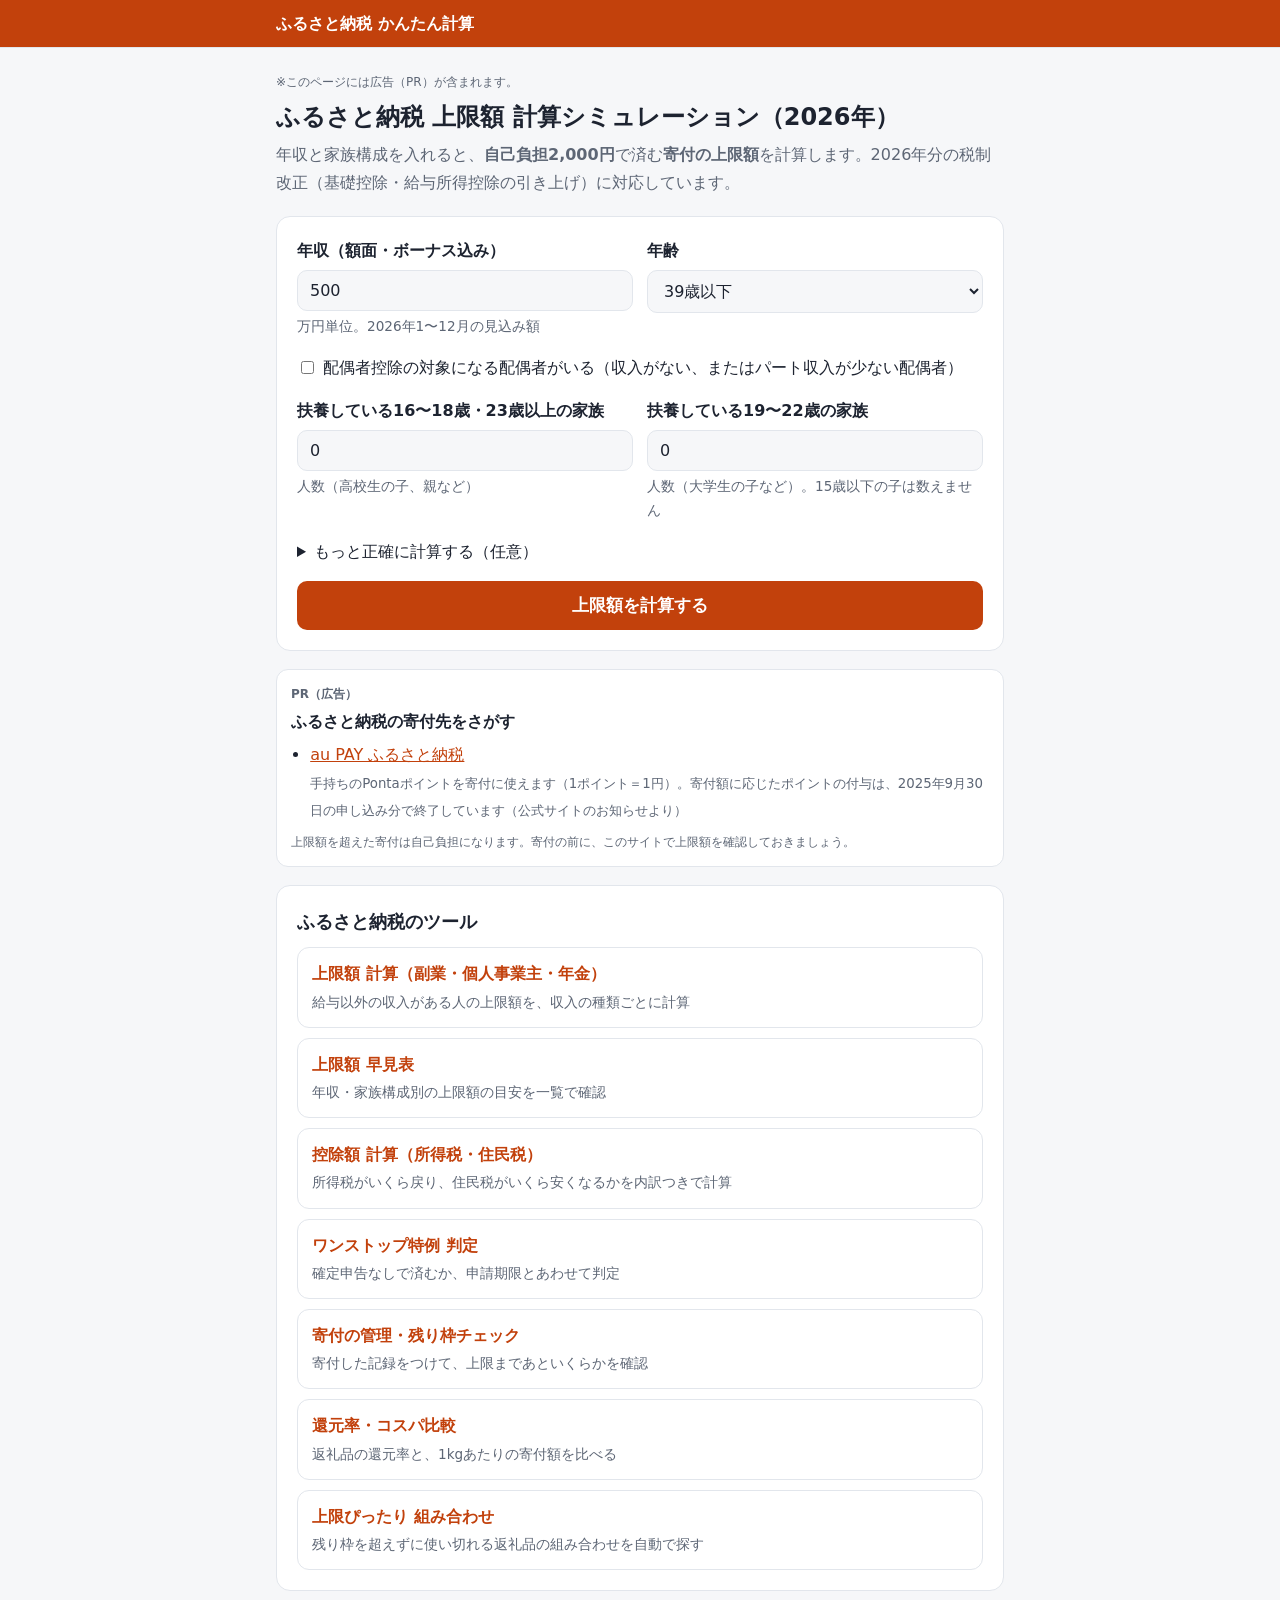
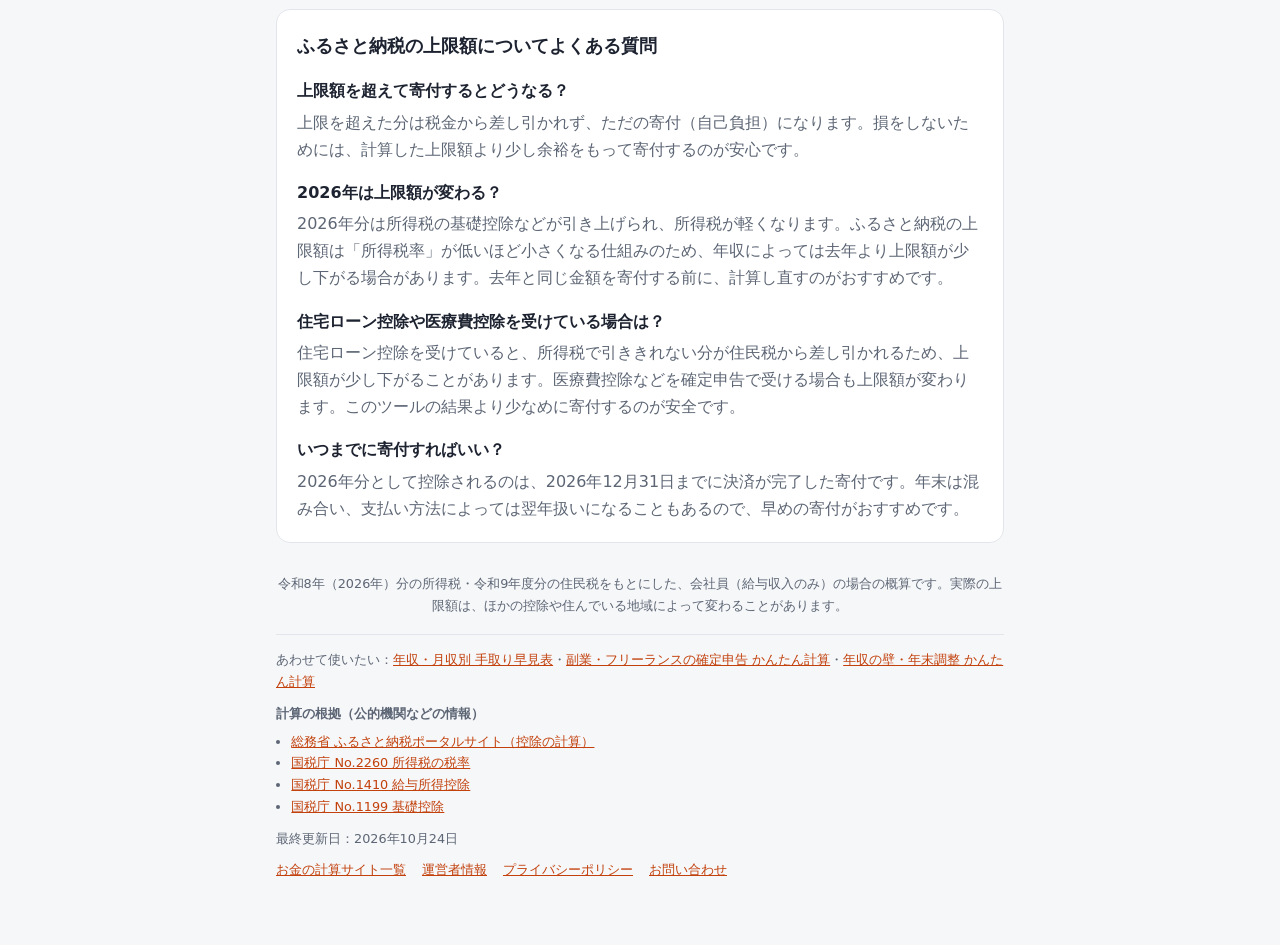
==== commit fe376ee7: "最終更新日を反映 Co-Authored-By: Claude Opus 5.5 <noreply@anthropic.com>" ====
--- a/index.html
+++ b/index.html
@@ -83,7 +83,7 @@
 
   <footer>令和8年（2026年）分の所得税・令和9年度分の住民税をもとにした、会社員（給与収入のみ）の場合の概算です。実際の上限額は、ほかの控除や住んでいる地域によって変わることがあります。</footer>
 <!--sw-foot-->
-<div style="font-size:.8rem;color:var(--muted);margin-top:18px;border-top:1px solid var(--line);padding-top:14px"><p style="margin:0 0 10px">あわせて使いたい：<a href="/nenshu/">年収・月収別 手取り早見表</a>・<a href="/kakutei/">副業・フリーランスの確定申告 かんたん計算</a>・<a href="/nenmatsu/">年収の壁・年末調整 かんたん計算</a></p><p style="margin:0 0 6px;font-weight:600">計算の根拠（公的機関などの情報）</p><ul style="margin:0 0 10px;padding-left:1.2em"><li><a href="https://www.soumu.go.jp/main_sosiki/jichi_zeisei/czaisei/czaisei_seido/furusato/mechanism/deduction.html" target="_blank" rel="noopener">総務省 ふるさと納税ポータルサイト（控除の計算）</a></li><li><a href="https://www.nta.go.jp/taxes/shiraberu/taxanswer/shotoku/2260.htm" target="_blank" rel="noopener">国税庁 No.2260 所得税の税率</a></li><li><a href="https://www.nta.go.jp/taxes/shiraberu/taxanswer/shotoku/1410.htm" target="_blank" rel="noopener">国税庁 No.1410 給与所得控除</a></li><li><a href="https://www.nta.go.jp/taxes/shiraberu/taxanswer/shotoku/1199.htm" target="_blank" rel="noopener">国税庁 No.1199 基礎控除</a></li></ul><p style="margin:0 0 10px">最終更新日：2026年10月20日</p><nav style="display:flex;flex-wrap:wrap;gap:6px 16px"><a href="/sites/">お金の計算サイト一覧</a><a href="/about/">運営者情報</a><a href="/privacy/">プライバシーポリシー</a><a href="/contact/">お問い合わせ</a></nav></div>
+<div style="font-size:.8rem;color:var(--muted);margin-top:18px;border-top:1px solid var(--line);padding-top:14px"><p style="margin:0 0 10px">あわせて使いたい：<a href="/nenshu/">年収・月収別 手取り早見表</a>・<a href="/kakutei/">副業・フリーランスの確定申告 かんたん計算</a>・<a href="/nenmatsu/">年収の壁・年末調整 かんたん計算</a></p><p style="margin:0 0 6px;font-weight:600">計算の根拠（公的機関などの情報）</p><ul style="margin:0 0 10px;padding-left:1.2em"><li><a href="https://www.soumu.go.jp/main_sosiki/jichi_zeisei/czaisei/czaisei_seido/furusato/mechanism/deduction.html" target="_blank" rel="noopener">総務省 ふるさと納税ポータルサイト（控除の計算）</a></li><li><a href="https://www.nta.go.jp/taxes/shiraberu/taxanswer/shotoku/2260.htm" target="_blank" rel="noopener">国税庁 No.2260 所得税の税率</a></li><li><a href="https://www.nta.go.jp/taxes/shiraberu/taxanswer/shotoku/1410.htm" target="_blank" rel="noopener">国税庁 No.1410 給与所得控除</a></li><li><a href="https://www.nta.go.jp/taxes/shiraberu/taxanswer/shotoku/1199.htm" target="_blank" rel="noopener">国税庁 No.1199 基礎控除</a></li></ul><p style="margin:0 0 10px">最終更新日：2026年10月24日</p><nav style="display:flex;flex-wrap:wrap;gap:6px 16px"><a href="/sites/">お金の計算サイト一覧</a><a href="/about/">運営者情報</a><a href="/privacy/">プライバシーポリシー</a><a href="/contact/">お問い合わせ</a></nav></div>
 <!--/sw-foot-->
 </div>
 
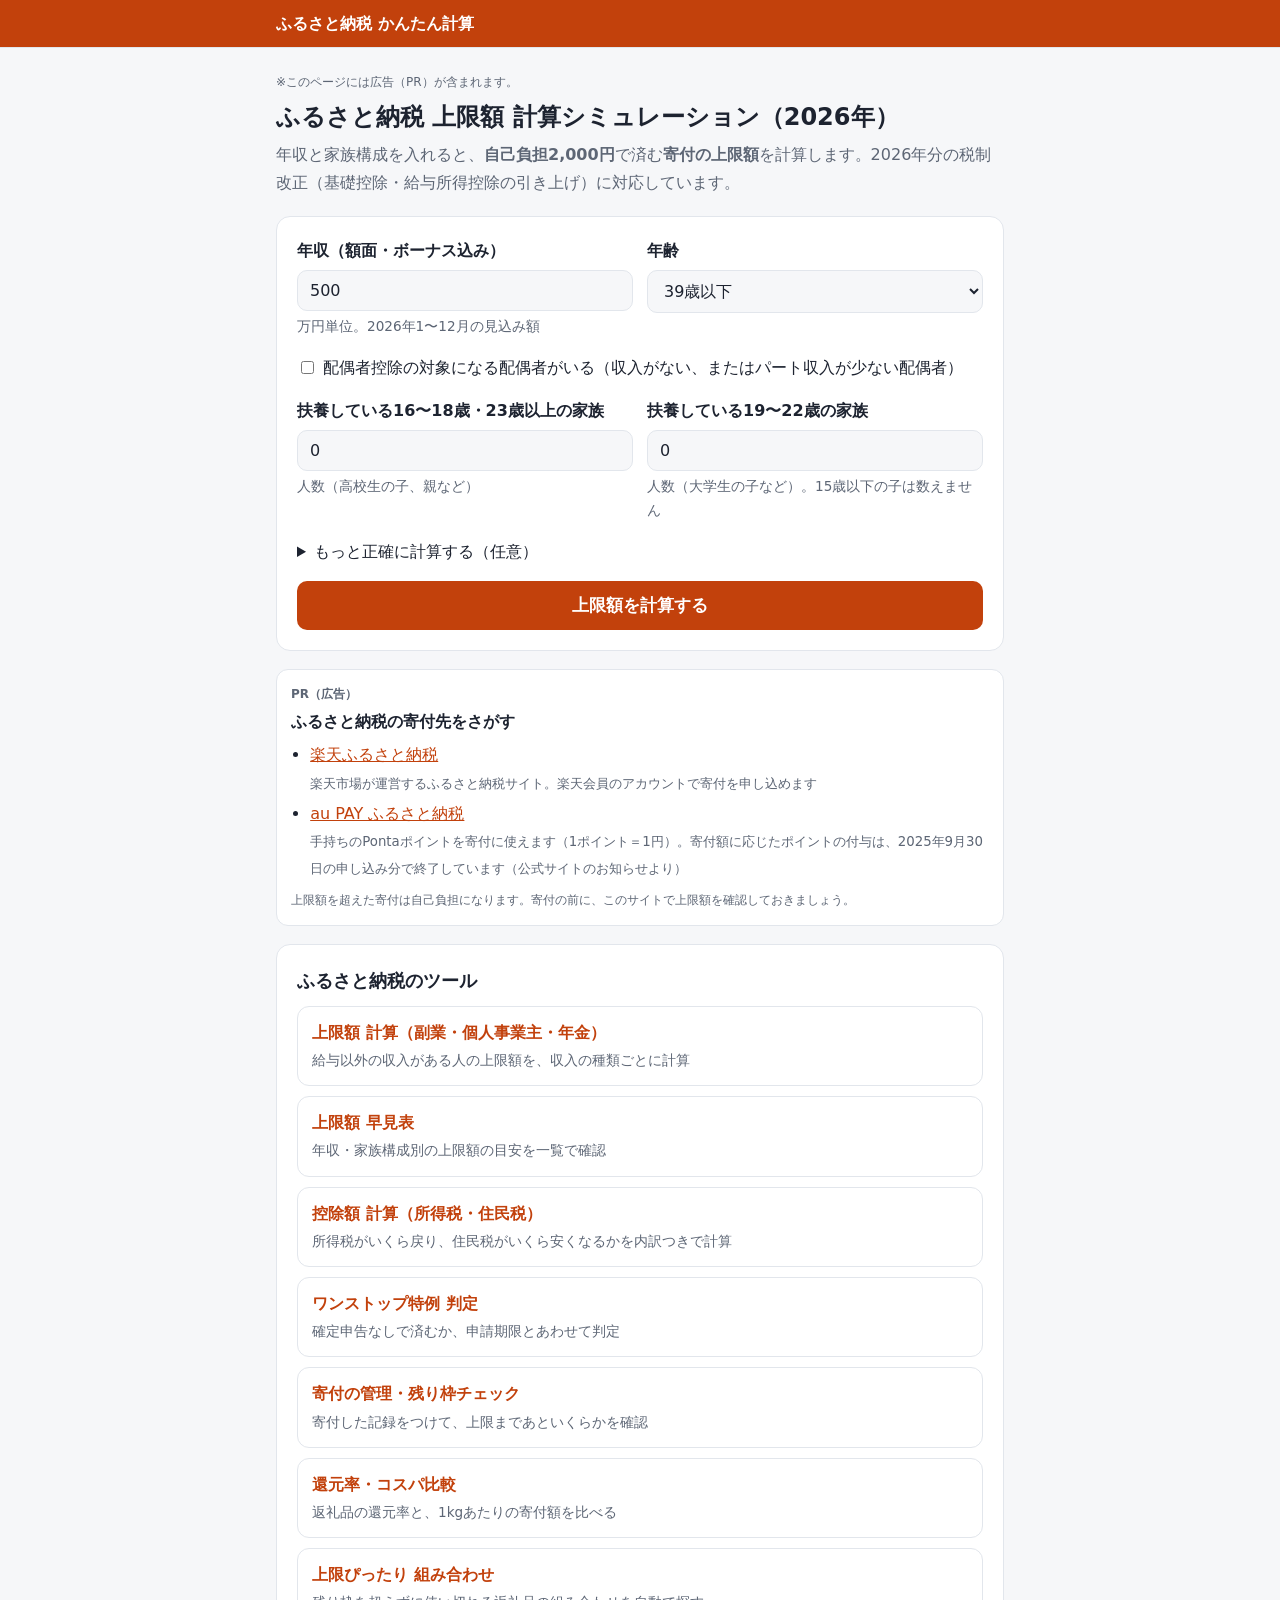
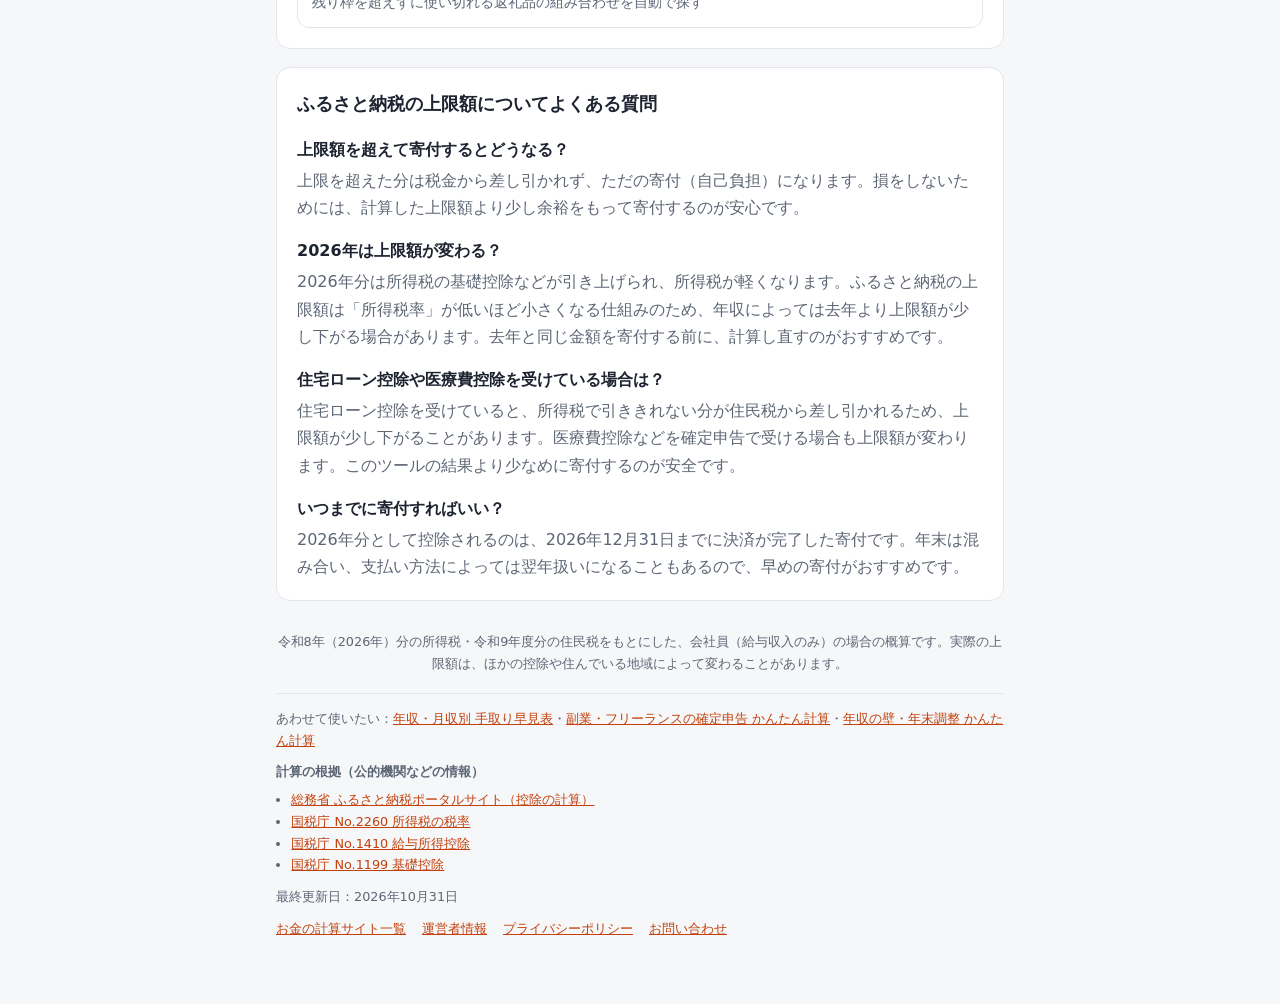
==== commit b8c58194: "ふるさと納税の広告に楽天ふるさと納税を追加 Co-Authored-By: Claude Opus 5.5 <noreply@anthropic.com>" ====
--- a/index.html
+++ b/index.html
@@ -60,7 +60,7 @@
 
   <div class="card" id="result" hidden></div>
 
-  <!--sw-ad--><div class="ad on"><p style="margin:0 0 4px;font-size:.75rem;color:var(--muted);font-weight:700">PR（広告）</p><p style="margin:0 0 6px;font-weight:700">ふるさと納税の寄付先をさがす</p><ul style="margin:0;padding-left:1.2em"><li style="margin:4px 0"><a href="https://px.a8.net/svt/ejp?a8mat=4BEK9C+CAYIUQ+54OC+5YJRM&id1=furusato&id2=top" rel="nofollow sponsored">au PAY ふるさと納税</a><img border="0" width="1" height="1" src="https://www10.a8.net/0.gif?a8mat=4BEK9C+CAYIUQ+54OC+5YJRM" alt=""><br><small style="color:var(--muted)">手持ちのPontaポイントを寄付に使えます（1ポイント＝1円）。寄付額に応じたポイントの付与は、2025年9月30日の申し込み分で終了しています（公式サイトのお知らせより）</small></li></ul><p style="margin:8px 0 0;font-size:.78rem;color:var(--muted)">上限額を超えた寄付は自己負担になります。寄付の前に、このサイトで上限額を確認しておきましょう。</p></div><!--/sw-ad-->
+  <!--sw-ad--><div class="ad on"><p style="margin:0 0 4px;font-size:.75rem;color:var(--muted);font-weight:700">PR（広告）</p><p style="margin:0 0 6px;font-weight:700">ふるさと納税の寄付先をさがす</p><ul style="margin:0;padding-left:1.2em"><li style="margin:4px 0"><a href="https://rpx.a8.net/svt/ejp?a8mat=4BEK9C+C2MGDU+2HOM+BW8O1&rakuten=y&a8ejpredirect=http%3A%2F%2Fhb.afl.rakuten.co.jp%2Fhgc%2F0ea62065.34400275.0ea62066.204f04c0%2Fa26101972169_4BEK9C_C2MGDU_2HOM_BW8O1%3Fpc%3Dhttps%253A%252F%252Fevent.rakuten.co.jp%252Ffurusato%252F%26m%3Dhttps%253A%252F%252Fevent.rakuten.co.jp%252Ffurusato%252F" rel="nofollow sponsored">楽天ふるさと納税</a><img border="0" width="1" height="1" src="https://www11.a8.net/0.gif?a8mat=4BEK9C+C2MGDU+2HOM+BW8O1" alt=""><br><small style="color:var(--muted)">楽天市場が運営するふるさと納税サイト。楽天会員のアカウントで寄付を申し込めます</small></li><li style="margin:4px 0"><a href="https://px.a8.net/svt/ejp?a8mat=4BEK9C+CAYIUQ+54OC+5YJRM&id1=furusato&id2=top" rel="nofollow sponsored">au PAY ふるさと納税</a><img border="0" width="1" height="1" src="https://www10.a8.net/0.gif?a8mat=4BEK9C+CAYIUQ+54OC+5YJRM" alt=""><br><small style="color:var(--muted)">手持ちのPontaポイントを寄付に使えます（1ポイント＝1円）。寄付額に応じたポイントの付与は、2025年9月30日の申し込み分で終了しています（公式サイトのお知らせより）</small></li></ul><p style="margin:8px 0 0;font-size:.78rem;color:var(--muted)">上限額を超えた寄付は自己負担になります。寄付の前に、このサイトで上限額を確認しておきましょう。</p></div><!--/sw-ad-->
 
   <div class="card">
     <h2>ふるさと納税のツール</h2>
@@ -83,7 +83,7 @@
 
   <footer>令和8年（2026年）分の所得税・令和9年度分の住民税をもとにした、会社員（給与収入のみ）の場合の概算です。実際の上限額は、ほかの控除や住んでいる地域によって変わることがあります。</footer>
 <!--sw-foot-->
-<div style="font-size:.8rem;color:var(--muted);margin-top:18px;border-top:1px solid var(--line);padding-top:14px"><p style="margin:0 0 10px">あわせて使いたい：<a href="/nenshu/">年収・月収別 手取り早見表</a>・<a href="/kakutei/">副業・フリーランスの確定申告 かんたん計算</a>・<a href="/nenmatsu/">年収の壁・年末調整 かんたん計算</a></p><p style="margin:0 0 6px;font-weight:600">計算の根拠（公的機関などの情報）</p><ul style="margin:0 0 10px;padding-left:1.2em"><li><a href="https://www.soumu.go.jp/main_sosiki/jichi_zeisei/czaisei/czaisei_seido/furusato/mechanism/deduction.html" target="_blank" rel="noopener">総務省 ふるさと納税ポータルサイト（控除の計算）</a></li><li><a href="https://www.nta.go.jp/taxes/shiraberu/taxanswer/shotoku/2260.htm" target="_blank" rel="noopener">国税庁 No.2260 所得税の税率</a></li><li><a href="https://www.nta.go.jp/taxes/shiraberu/taxanswer/shotoku/1410.htm" target="_blank" rel="noopener">国税庁 No.1410 給与所得控除</a></li><li><a href="https://www.nta.go.jp/taxes/shiraberu/taxanswer/shotoku/1199.htm" target="_blank" rel="noopener">国税庁 No.1199 基礎控除</a></li></ul><p style="margin:0 0 10px">最終更新日：2026年10月24日</p><nav style="display:flex;flex-wrap:wrap;gap:6px 16px"><a href="/sites/">お金の計算サイト一覧</a><a href="/about/">運営者情報</a><a href="/privacy/">プライバシーポリシー</a><a href="/contact/">お問い合わせ</a></nav></div>
+<div style="font-size:.8rem;color:var(--muted);margin-top:18px;border-top:1px solid var(--line);padding-top:14px"><p style="margin:0 0 10px">あわせて使いたい：<a href="/nenshu/">年収・月収別 手取り早見表</a>・<a href="/kakutei/">副業・フリーランスの確定申告 かんたん計算</a>・<a href="/nenmatsu/">年収の壁・年末調整 かんたん計算</a></p><p style="margin:0 0 6px;font-weight:600">計算の根拠（公的機関などの情報）</p><ul style="margin:0 0 10px;padding-left:1.2em"><li><a href="https://www.soumu.go.jp/main_sosiki/jichi_zeisei/czaisei/czaisei_seido/furusato/mechanism/deduction.html" target="_blank" rel="noopener">総務省 ふるさと納税ポータルサイト（控除の計算）</a></li><li><a href="https://www.nta.go.jp/taxes/shiraberu/taxanswer/shotoku/2260.htm" target="_blank" rel="noopener">国税庁 No.2260 所得税の税率</a></li><li><a href="https://www.nta.go.jp/taxes/shiraberu/taxanswer/shotoku/1410.htm" target="_blank" rel="noopener">国税庁 No.1410 給与所得控除</a></li><li><a href="https://www.nta.go.jp/taxes/shiraberu/taxanswer/shotoku/1199.htm" target="_blank" rel="noopener">国税庁 No.1199 基礎控除</a></li></ul><p style="margin:0 0 10px">最終更新日：2026年10月31日</p><nav style="display:flex;flex-wrap:wrap;gap:6px 16px"><a href="/sites/">お金の計算サイト一覧</a><a href="/about/">運営者情報</a><a href="/privacy/">プライバシーポリシー</a><a href="/contact/">お問い合わせ</a></nav></div>
 <!--/sw-foot-->
 </div>
 
